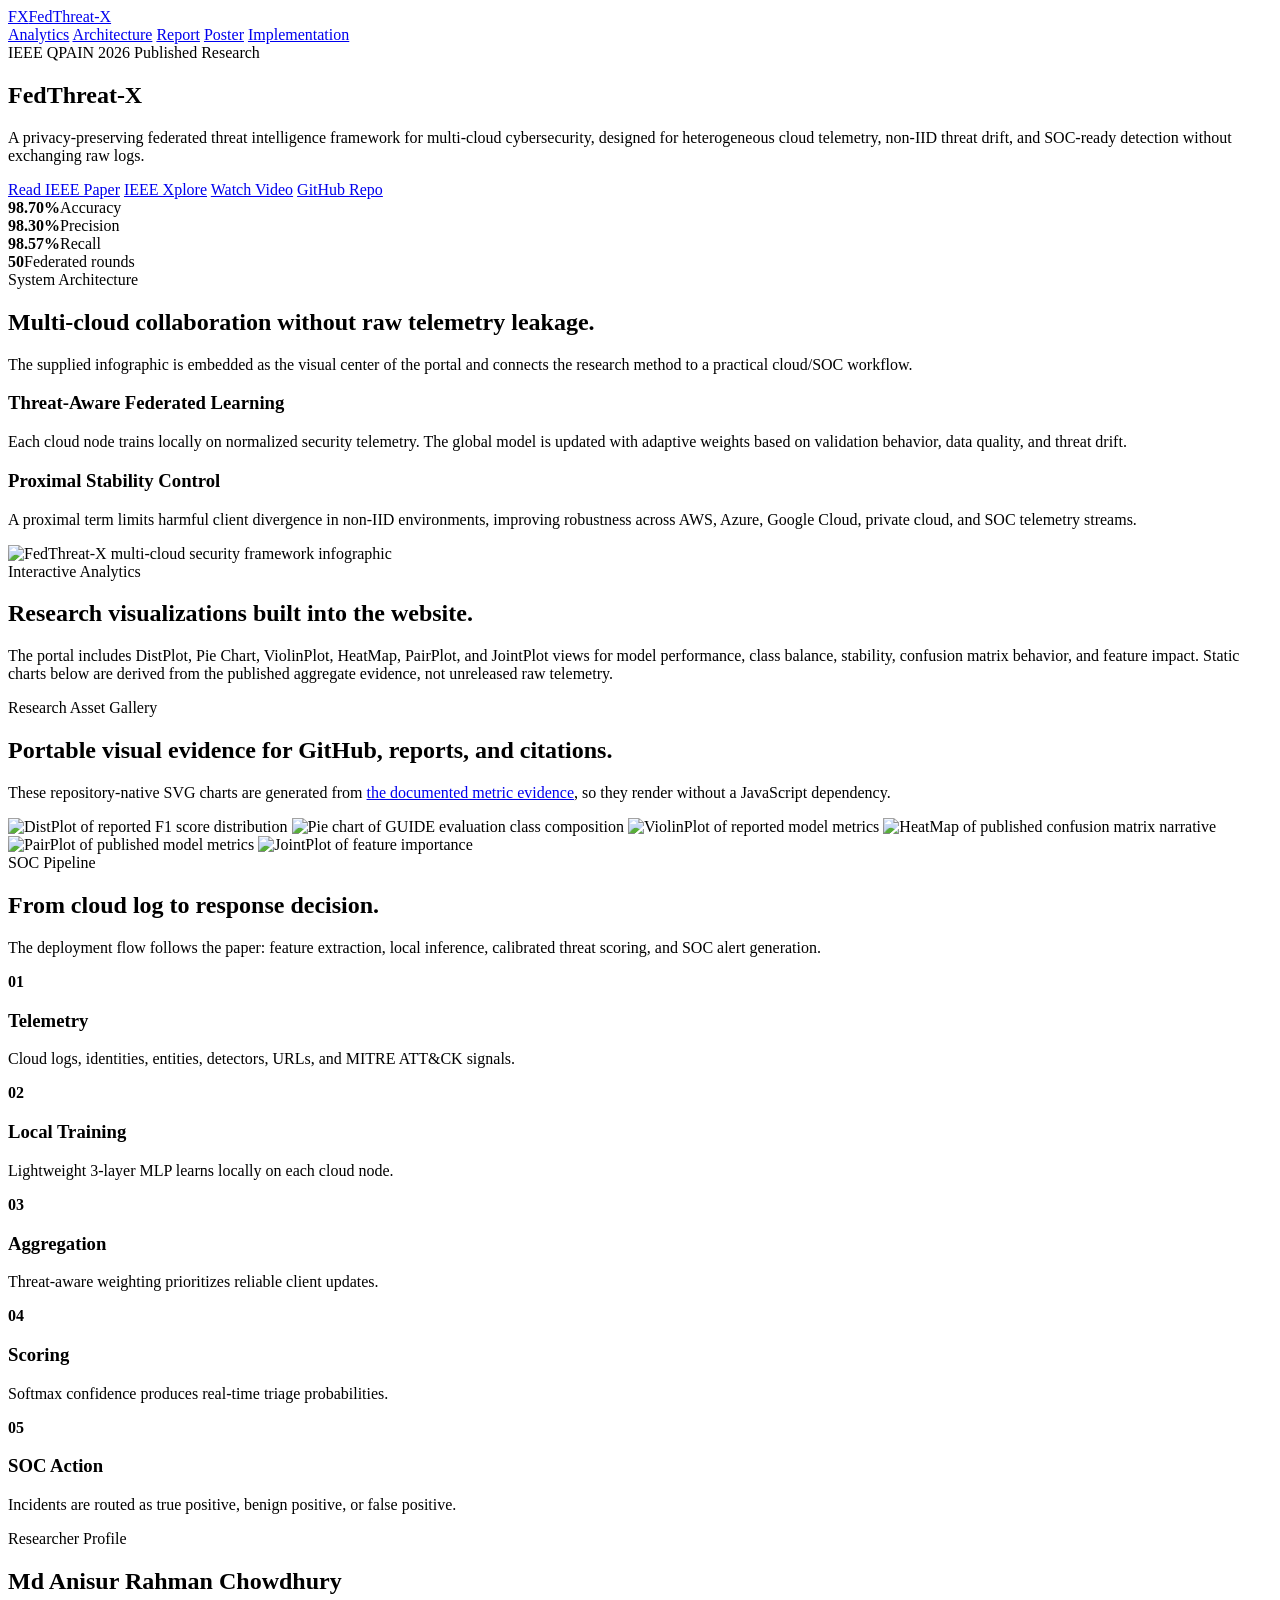
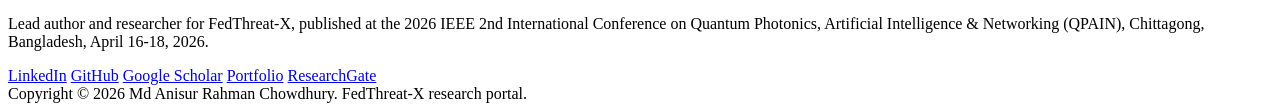
==== docs/index.html @ c3ed4185 "Publish FedThreat-X portal: docs/index.html" ====
<!doctype html>
<html lang="en">
  <head>
    <meta charset="utf-8">
    <meta name="viewport" content="width=device-width, initial-scale=1">
    <title>FedThreat-X | Federated Multi-Cloud Threat Intelligence</title>
    <meta name="description" content="FedThreat-X research portal for privacy-preserving federated threat intelligence across multi-cloud cybersecurity environments.">
    <link rel="stylesheet" href="styles.css">
    <script src="https://cdn.plot.ly/plotly-2.35.2.min.js" defer></script>
    <script src="script.js" defer></script>
  </head>
  <body>
    <header class="site-header">
      <a class="brand" href="index.html" aria-label="FedThreat-X home"><span class="brand-mark">FX</span><span>FedThreat-X</span></a>
      <nav class="nav" aria-label="Primary navigation">
        <a href="#analytics">Analytics</a>
        <a href="#architecture">Architecture</a>
        <a href="report.html">Report</a>
        <a href="poster.html">Poster</a>
        <a href="implementation.html">Implementation</a>
      </nav>
    </header>

    <main>
      <section class="hero">
        <div class="hero-inner">
          <div class="eyebrow">IEEE QPAIN 2026 Published Research</div>
          <h1>FedThreat-X</h1>
          <p class="lead">A privacy-preserving federated threat intelligence framework for multi-cloud cybersecurity, designed for heterogeneous cloud telemetry, non-IID threat drift, and SOC-ready detection without exchanging raw logs.</p>
          <div class="actions">
            <a class="button primary" href="assets/papers/FedThreat-X-IEEE-QPAIN-2026.pdf">Read IEEE Paper</a>
            <a class="button" href="https://ieeexplore.ieee.org/document/11546478">IEEE Xplore</a>
            <a class="button" href="https://youtu.be/8kYnDgFR79g">Watch Video</a>
            <a class="button" href="https://github.com/ANIS151993/FedThreat-X">GitHub Repo</a>
          </div>
          <div class="metrics" aria-label="Research metrics">
            <div class="metric"><strong>98.70%</strong><span>Accuracy</span></div>
            <div class="metric"><strong>98.30%</strong><span>Precision</span></div>
            <div class="metric"><strong>98.57%</strong><span>Recall</span></div>
            <div class="metric"><strong>50</strong><span>Federated rounds</span></div>
          </div>
        </div>
      </section>

      <section class="section alt" id="architecture">
        <div class="section-head">
          <div>
            <div class="eyebrow">System Architecture</div>
            <h2>Multi-cloud collaboration without raw telemetry leakage.</h2>
          </div>
          <p>The supplied infographic is embedded as the visual center of the portal and connects the research method to a practical cloud/SOC workflow.</p>
        </div>
        <div class="grid two">
          <div class="card">
            <h3>Threat-Aware Federated Learning</h3>
            <p>Each cloud node trains locally on normalized security telemetry. The global model is updated with adaptive weights based on validation behavior, data quality, and threat drift.</p>
          </div>
          <div class="card">
            <h3>Proximal Stability Control</h3>
            <p>A proximal term limits harmful client divergence in non-IID environments, improving robustness across AWS, Azure, Google Cloud, private cloud, and SOC telemetry streams.</p>
          </div>
        </div>
        <div class="grid" style="margin-top:16px">
            <img class="framework" src="assets/images/fedthreat-x-framework.webp" alt="FedThreat-X multi-cloud security framework infographic">
        </div>
      </section>

      <section class="section" id="analytics">
        <div class="section-head">
          <div>
            <div class="eyebrow">Interactive Analytics</div>
            <h2>Research visualizations built into the website.</h2>
          </div>
          <p>The portal includes DistPlot, Pie Chart, ViolinPlot, HeatMap, PairPlot, and JointPlot views for model performance, class balance, stability, confusion matrix behavior, and feature impact. Static charts below are derived from the published aggregate evidence, not unreleased raw telemetry.</p>
        </div>
        <div class="chart-grid">
          <div class="chart-card wide"><div id="performanceChart" class="chart"></div></div>
          <div class="chart-card"><div id="distChart" class="chart"></div></div>
          <div class="chart-card"><div id="pieChart" class="chart"></div></div>
          <div class="chart-card"><div id="violinChart" class="chart"></div></div>
          <div class="chart-card"><div id="heatmapChart" class="chart"></div></div>
          <div class="chart-card wide"><div id="pairChart" class="chart tall"></div></div>
          <div class="chart-card wide"><div id="jointChart" class="chart"></div></div>
        </div>
      </section>

      <section class="section alt" id="research-assets">
        <div class="section-head">
          <div>
            <div class="eyebrow">Research Asset Gallery</div>
            <h2>Portable visual evidence for GitHub, reports, and citations.</h2>
          </div>
          <p>These repository-native SVG charts are generated from <a href="assets/data/project-metrics.json">the documented metric evidence</a>, so they render without a JavaScript dependency.</p>
        </div>
        <div class="grid two">
          <img class="plot-preview" src="assets/images/plots/distplot-f1-distribution.svg" alt="DistPlot of reported F1 score distribution">
          <img class="plot-preview" src="assets/images/plots/pie-guide-class-composition.svg" alt="Pie chart of GUIDE evaluation class composition">
          <img class="plot-preview" src="assets/images/plots/violin-model-metric-distribution.svg" alt="ViolinPlot of reported model metrics">
          <img class="plot-preview" src="assets/images/plots/heatmap-confusion-matrix.svg" alt="HeatMap of published confusion matrix narrative">
          <img class="plot-preview" src="assets/images/plots/pairplot-model-metrics.svg" alt="PairPlot of published model metrics">
          <img class="plot-preview" src="assets/images/plots/jointplot-feature-importance.svg" alt="JointPlot of feature importance">
        </div>
      </section>

      <section class="section alt">
        <div class="section-head">
          <div>
            <div class="eyebrow">SOC Pipeline</div>
            <h2>From cloud log to response decision.</h2>
          </div>
          <p>The deployment flow follows the paper: feature extraction, local inference, calibrated threat scoring, and SOC alert generation.</p>
        </div>
        <div class="pipeline">
          <div class="step"><b>01</b><h3>Telemetry</h3><p>Cloud logs, identities, entities, detectors, URLs, and MITRE ATT&CK signals.</p></div>
          <div class="step"><b>02</b><h3>Local Training</h3><p>Lightweight 3-layer MLP learns locally on each cloud node.</p></div>
          <div class="step"><b>03</b><h3>Aggregation</h3><p>Threat-aware weighting prioritizes reliable client updates.</p></div>
          <div class="step"><b>04</b><h3>Scoring</h3><p>Softmax confidence produces real-time triage probabilities.</p></div>
          <div class="step"><b>05</b><h3>SOC Action</h3><p>Incidents are routed as true positive, benign positive, or false positive.</p></div>
        </div>
      </section>

      <section class="section" id="profile">
        <div class="profile">
          <div class="profile-photo" role="img" aria-label="FedThreat-X research profile visual"></div>
          <div>
            <div class="eyebrow">Researcher Profile</div>
            <h2>Md Anisur Rahman Chowdhury</h2>
            <p>Lead author and researcher for FedThreat-X, published at the 2026 IEEE 2nd International Conference on Quantum Photonics, Artificial Intelligence & Networking (QPAIN), Chittagong, Bangladesh, April 16-18, 2026.</p>
            <div class="profile-links">
              <a class="button" href="https://linkedin.com/in/md-anisur-rahman-chowdhury-15862420a">LinkedIn</a>
              <a class="button" href="https://github.com/ANIS151993">GitHub</a>
              <a class="button" href="https://scholar.google.com/citations?user=NQyywPoAAAAJ">Google Scholar</a>
              <a class="button" href="https://marcbd.com">Portfolio</a>
              <a class="button" href="https://researchgate.net/profile/Md-Anisur-Rahman-Chowdhury">ResearchGate</a>
            </div>
          </div>
        </div>
      </section>
    </main>

    <footer class="footer">
      Copyright © 2026 Md Anisur Rahman Chowdhury. FedThreat-X research portal.
    </footer>
  </body>
</html>
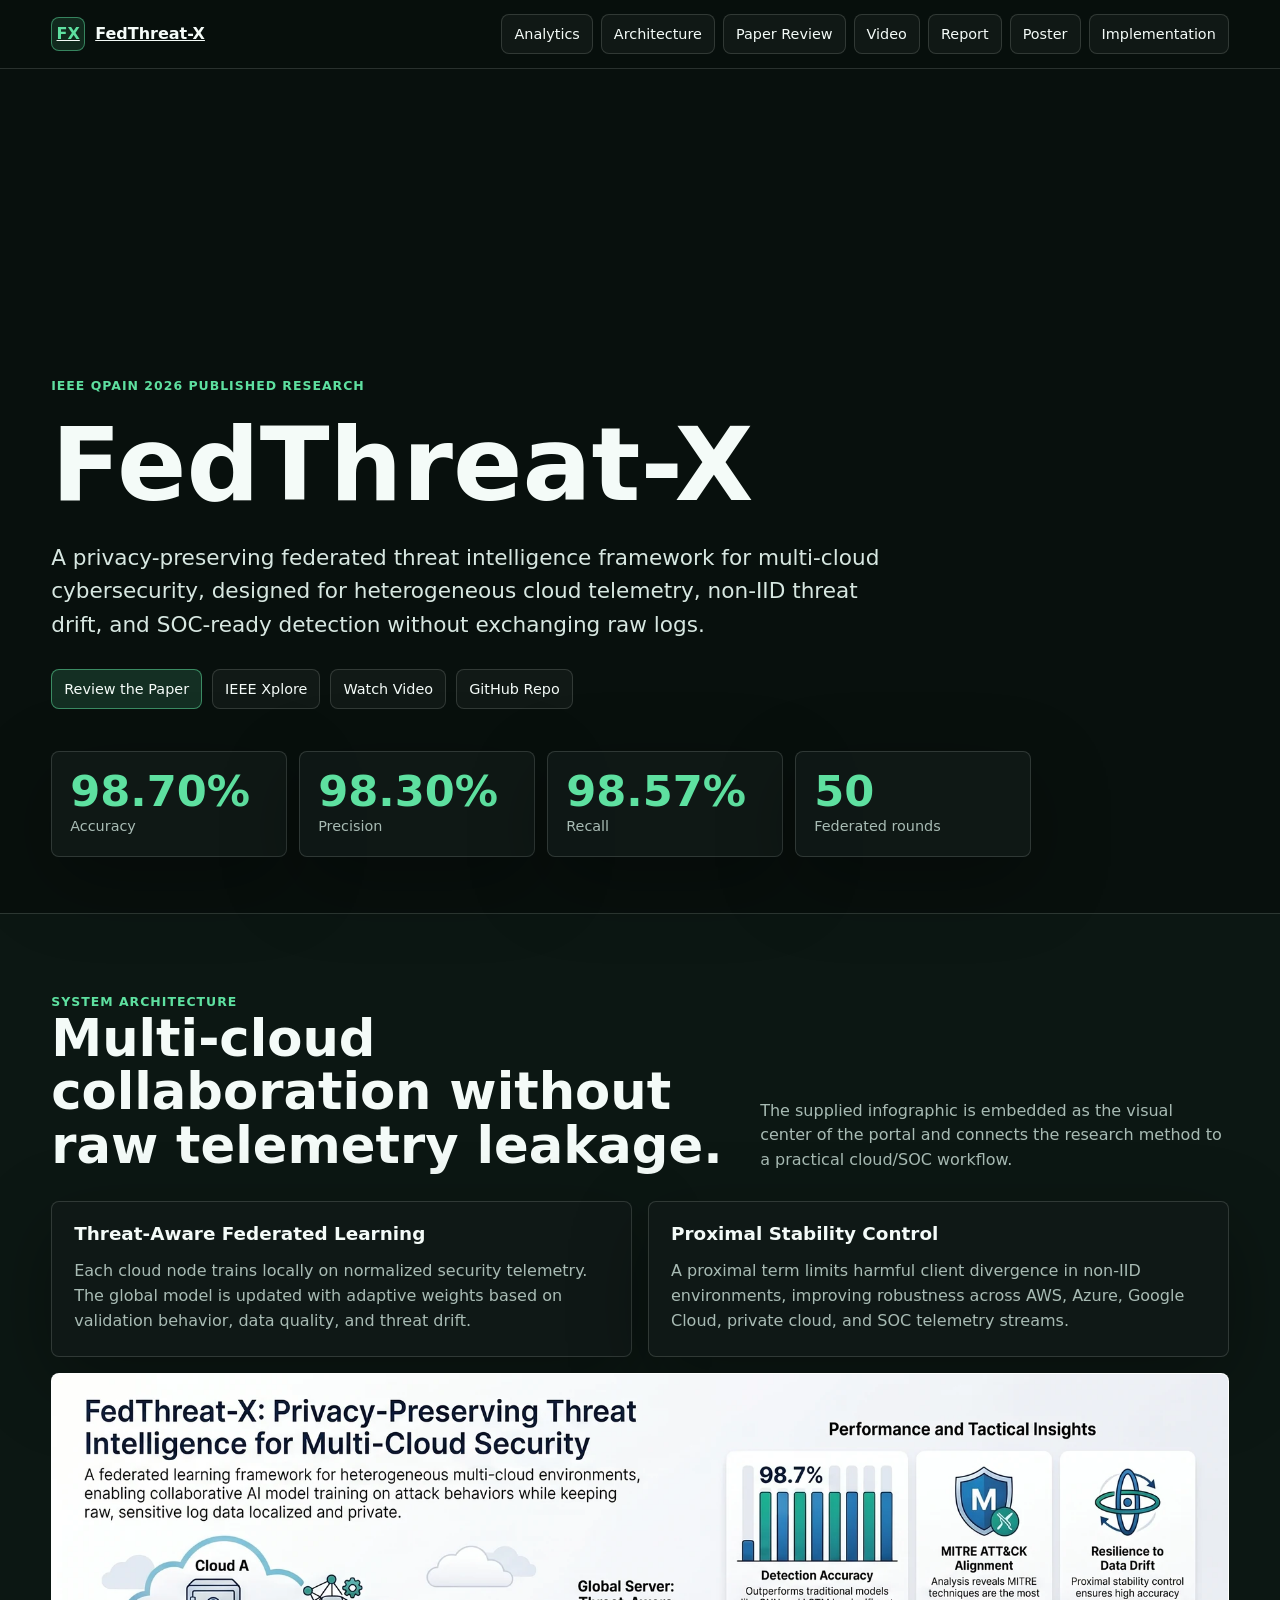
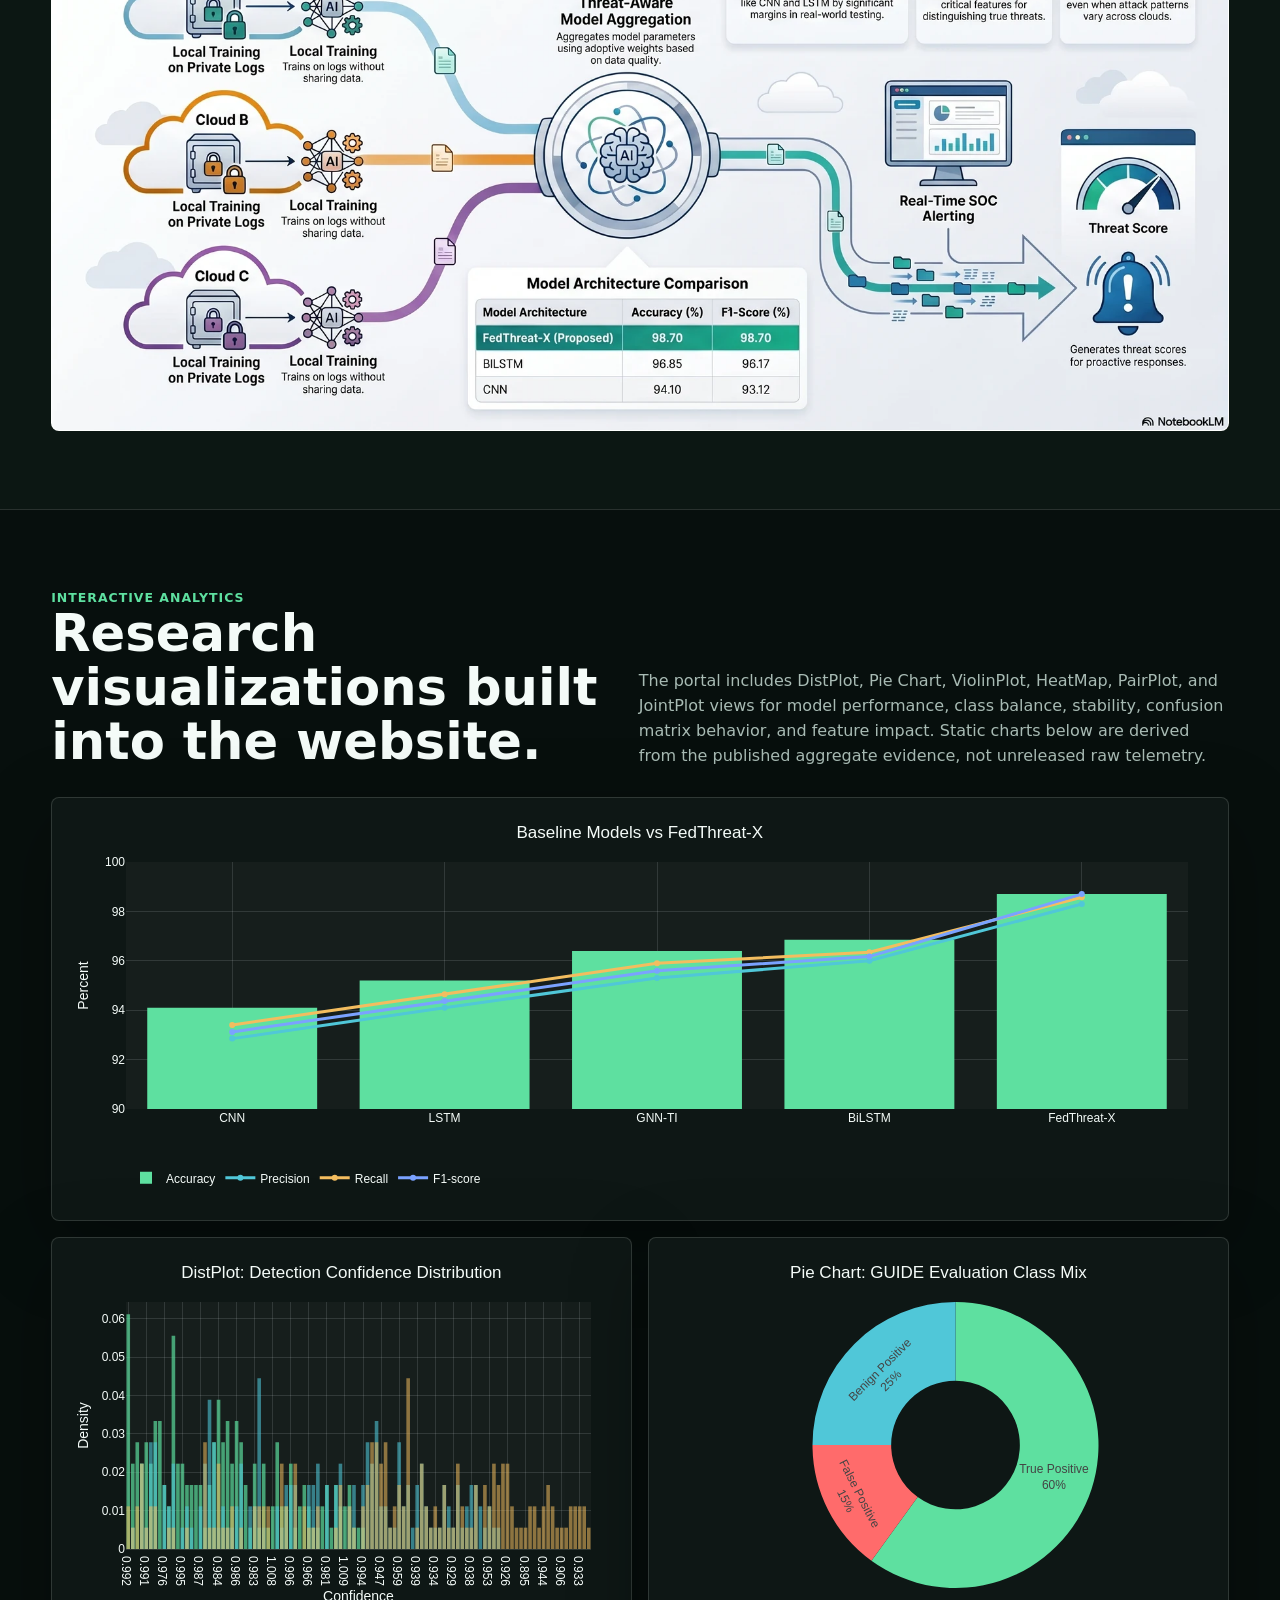
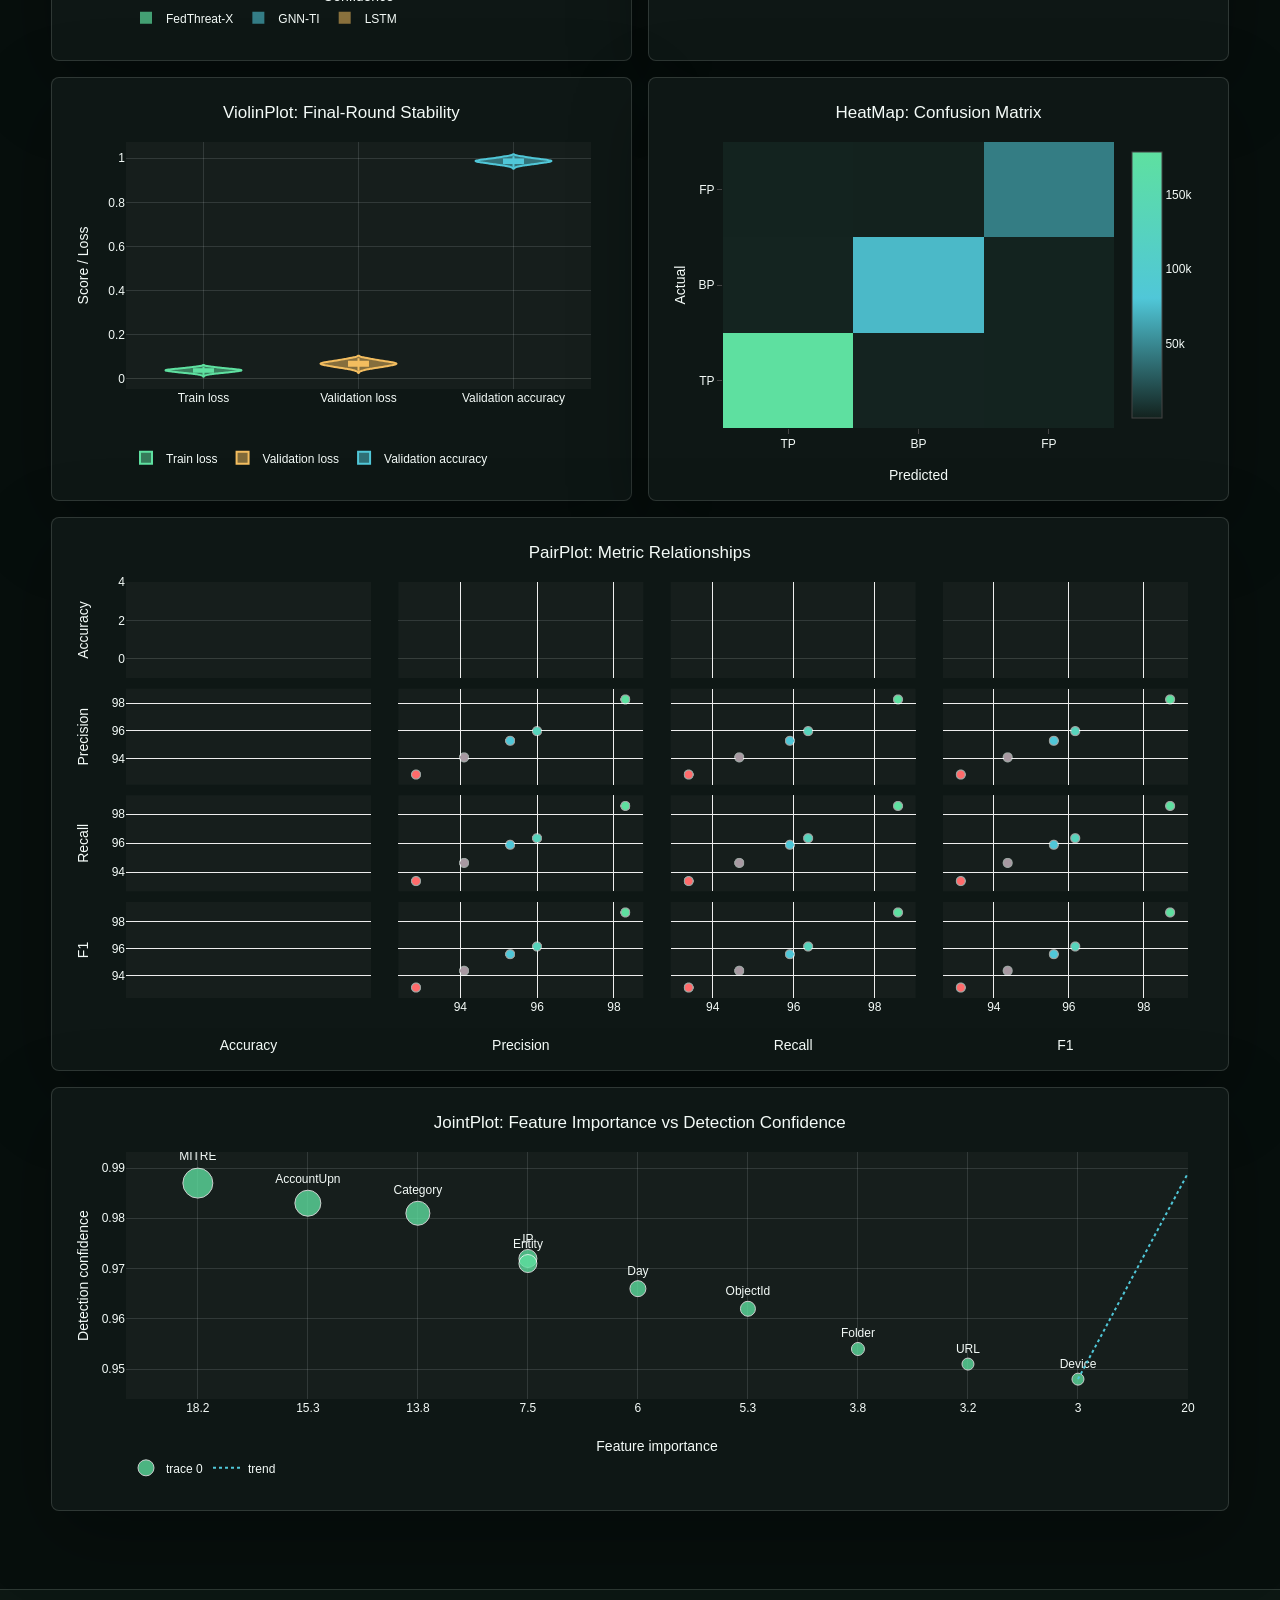
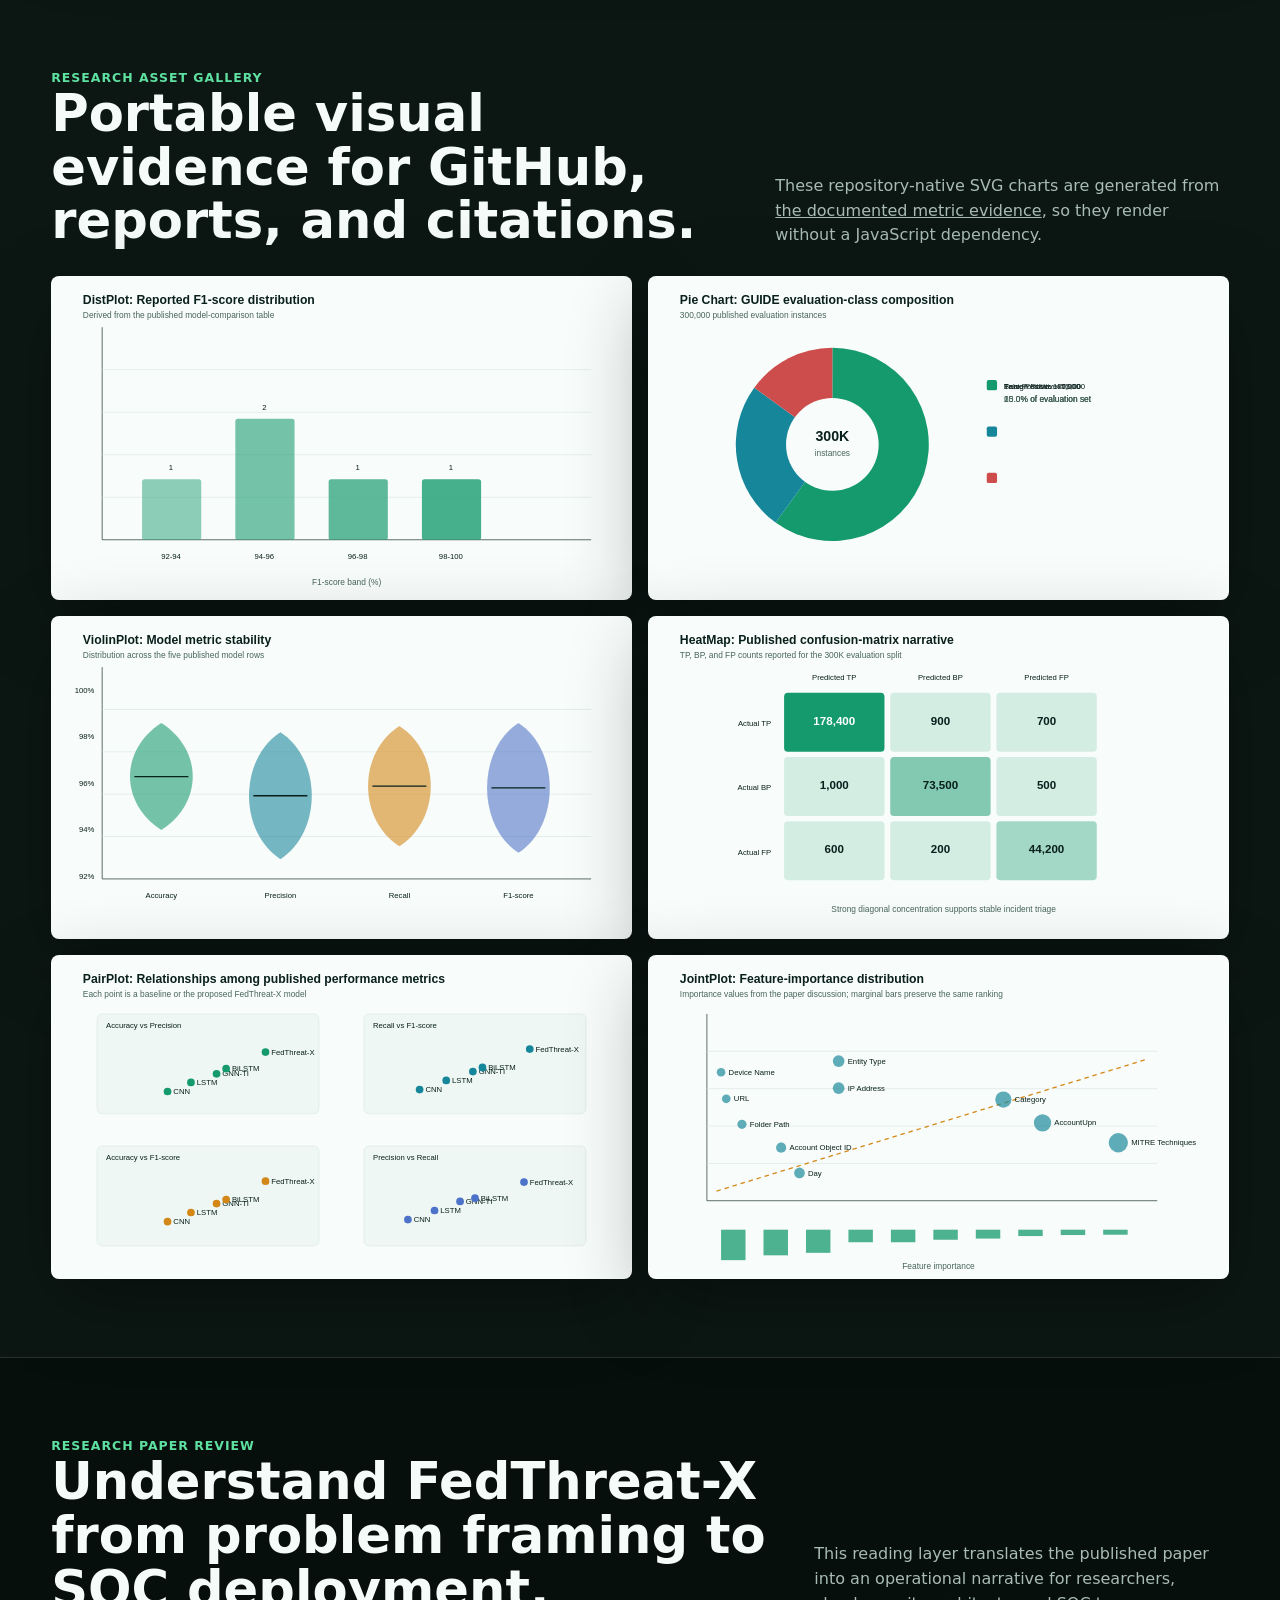
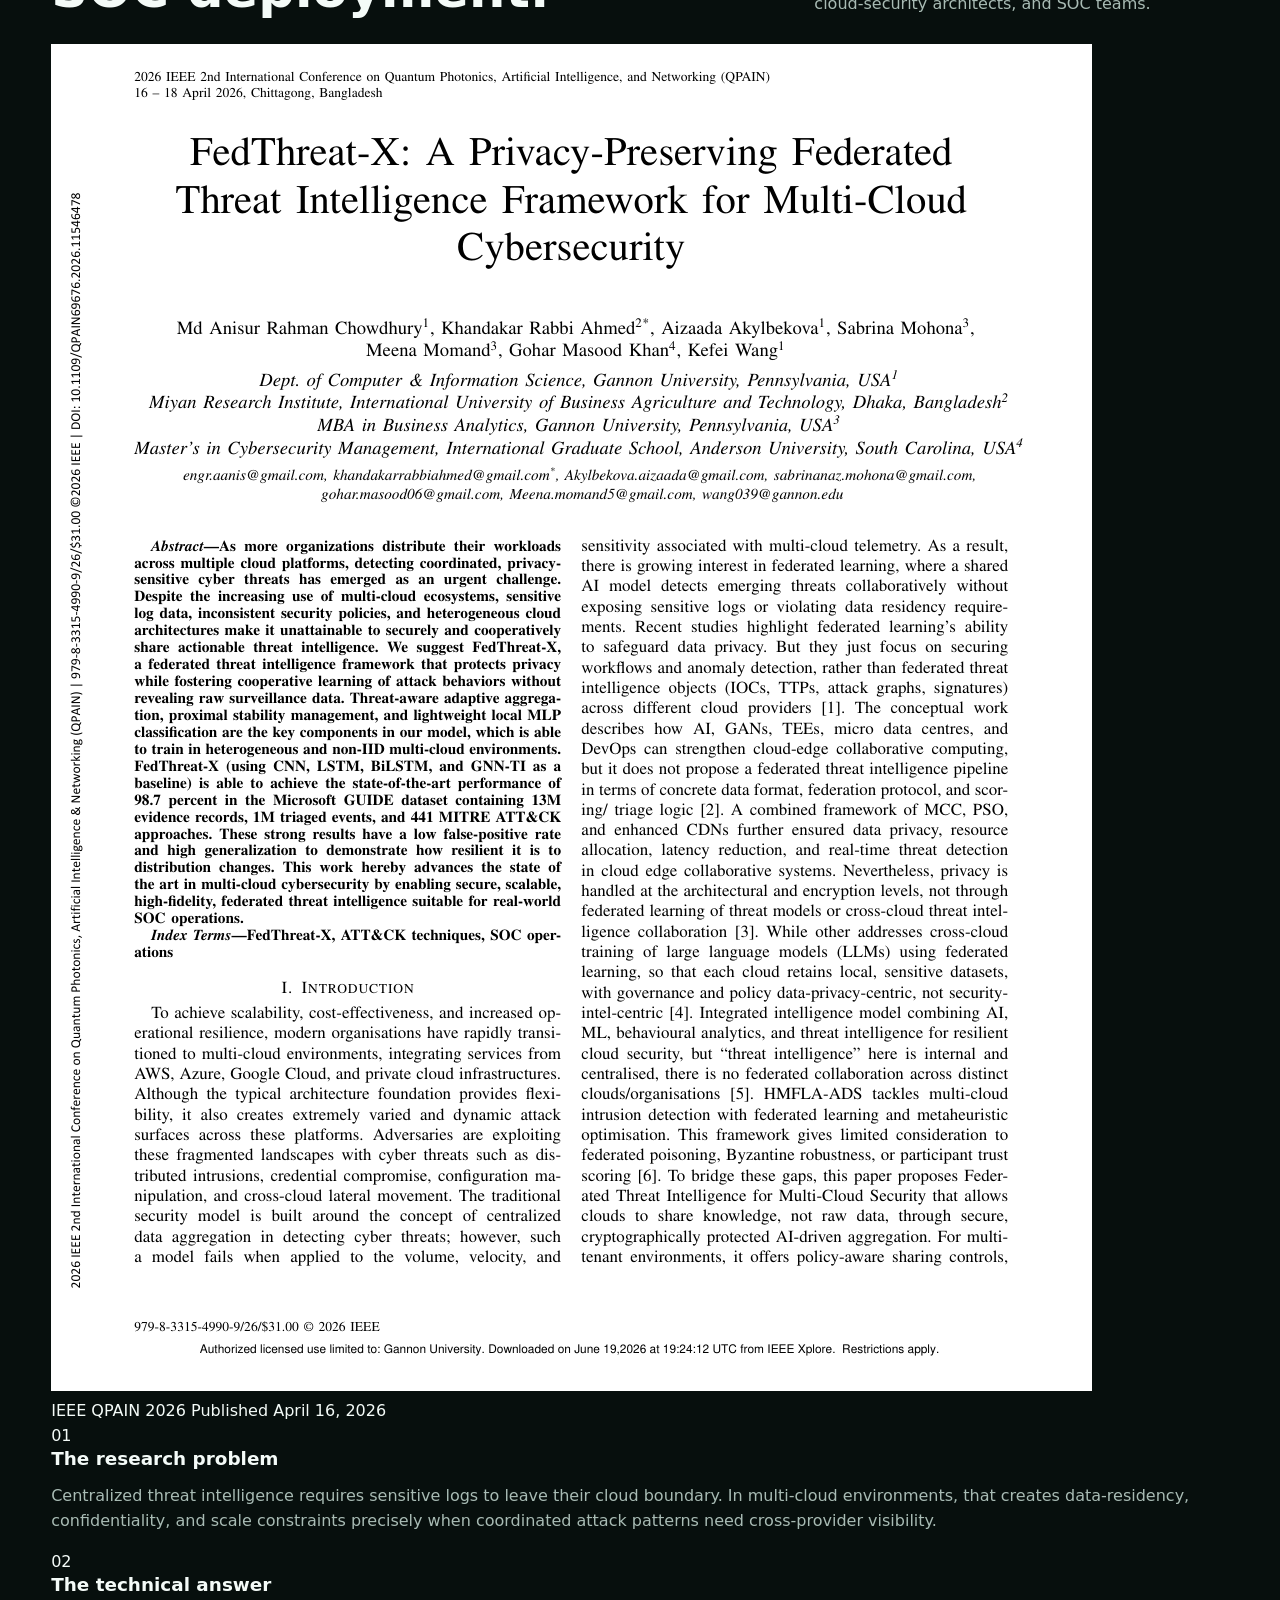
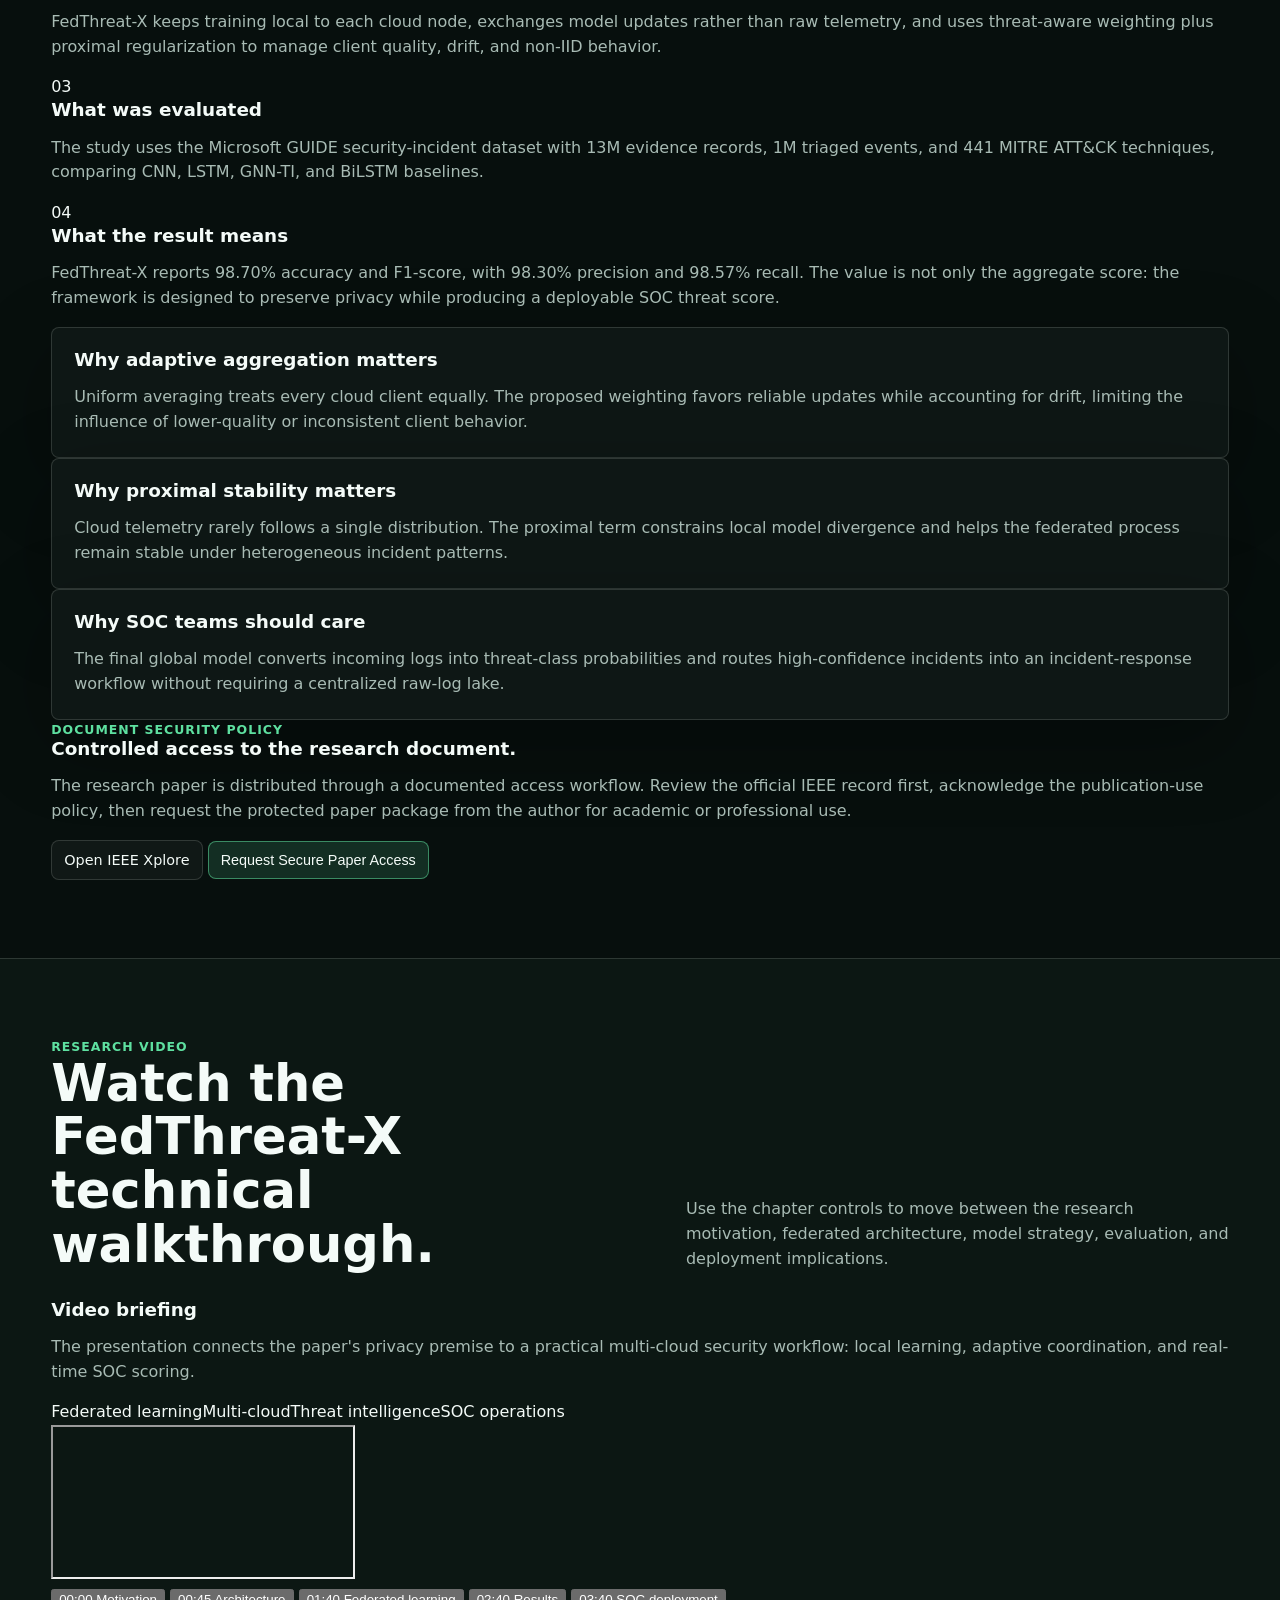
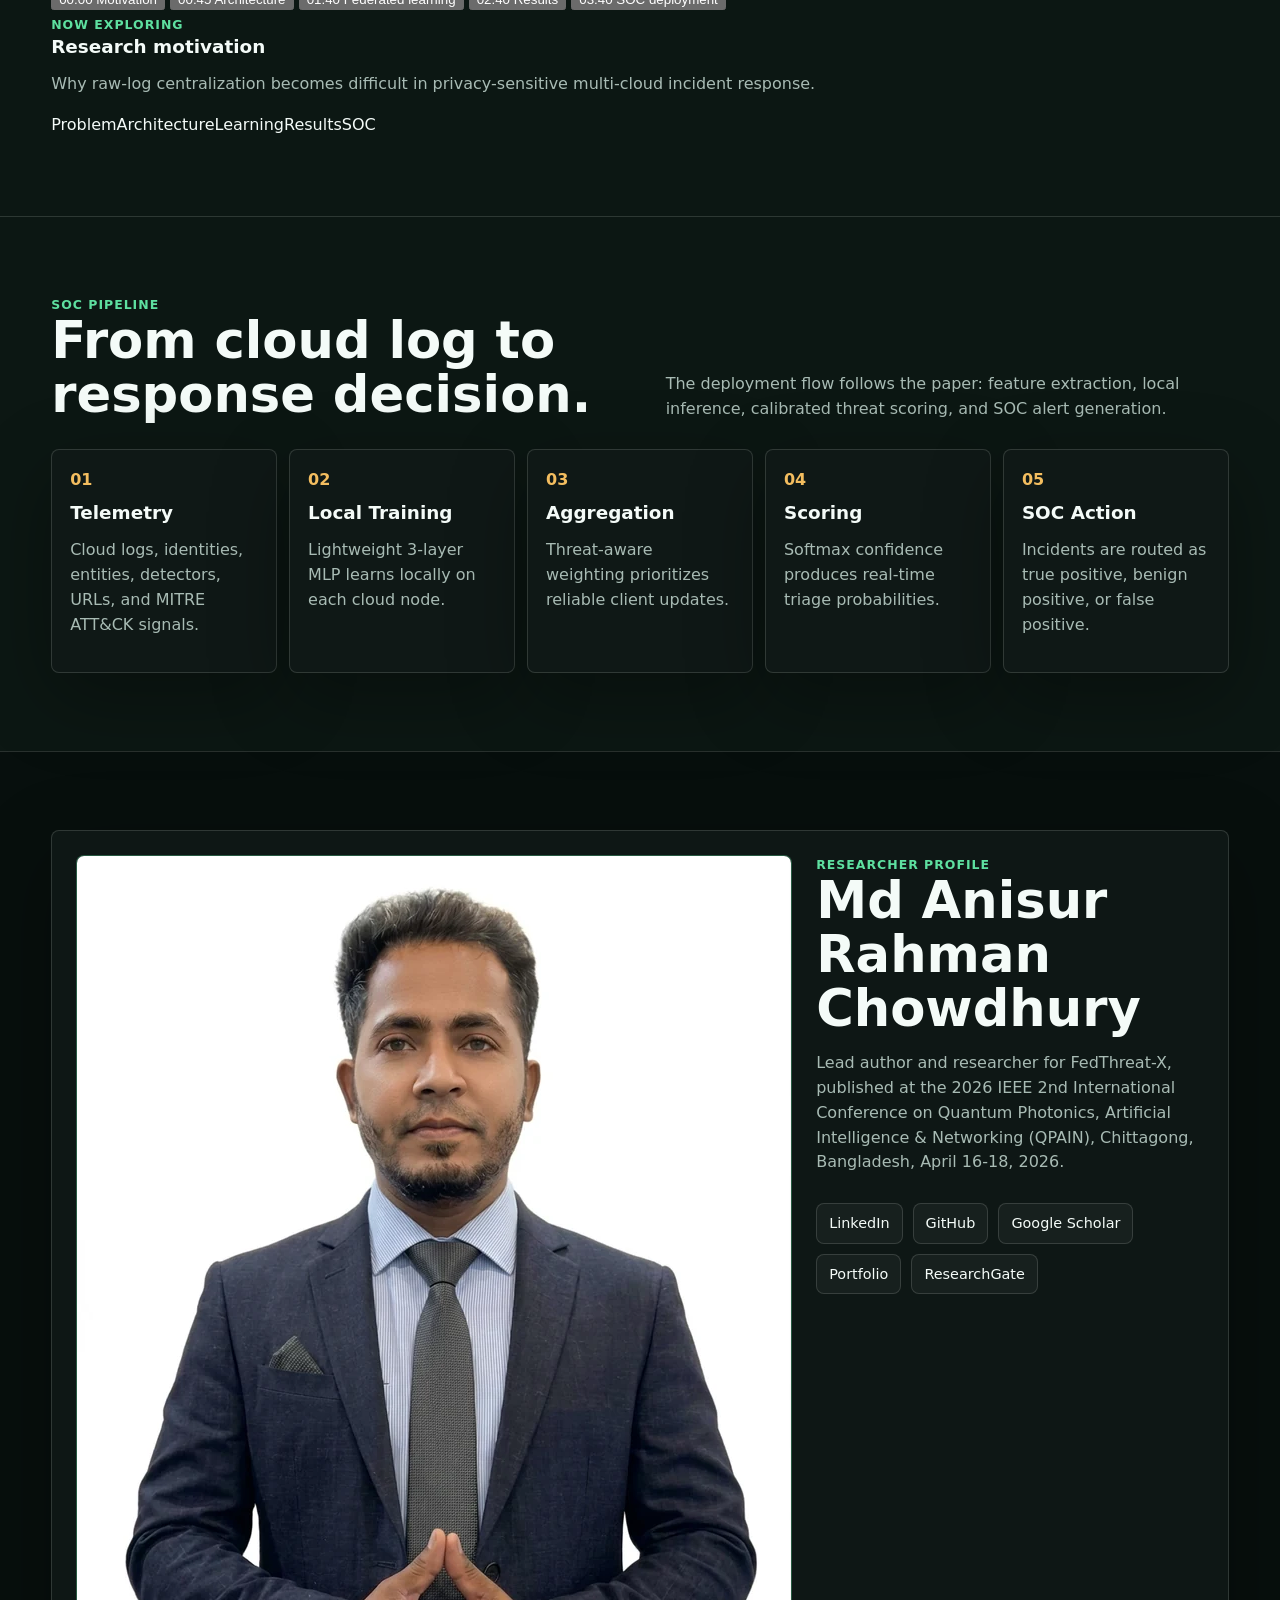
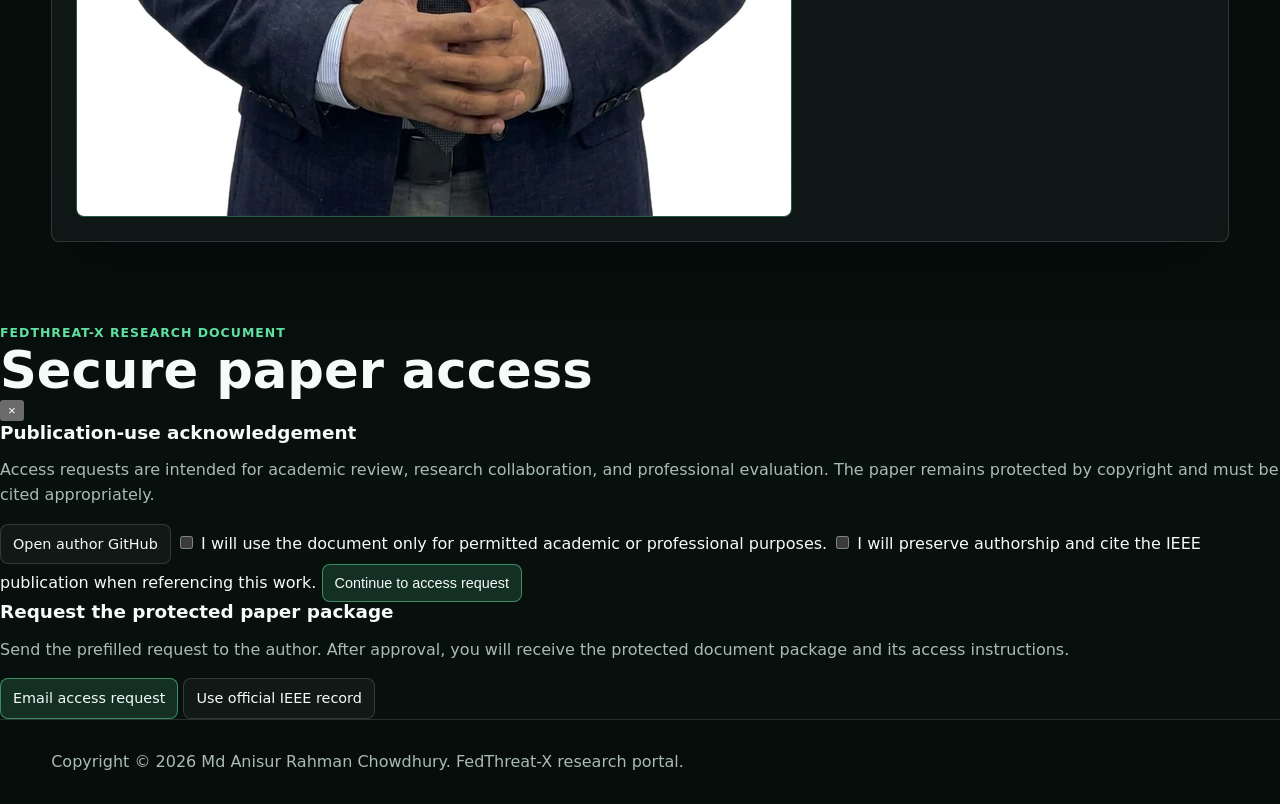
==== commit 48763d73: "Add FedThreat-X paper review and video portal" ====
--- a/docs/index.html
+++ b/docs/index.html
@@ -15,6 +15,8 @@
       <nav class="nav" aria-label="Primary navigation">
         <a href="#analytics">Analytics</a>
         <a href="#architecture">Architecture</a>
+        <a href="#paper-review">Paper Review</a>
+        <a href="#video">Video</a>
         <a href="report.html">Report</a>
         <a href="poster.html">Poster</a>
         <a href="implementation.html">Implementation</a>
@@ -28,9 +30,9 @@
           <h1>FedThreat-X</h1>
           <p class="lead">A privacy-preserving federated threat intelligence framework for multi-cloud cybersecurity, designed for heterogeneous cloud telemetry, non-IID threat drift, and SOC-ready detection without exchanging raw logs.</p>
           <div class="actions">
-            <a class="button primary" href="assets/papers/FedThreat-X-IEEE-QPAIN-2026.pdf">Read IEEE Paper</a>
+            <a class="button primary" href="#paper-review">Review the Paper</a>
             <a class="button" href="https://ieeexplore.ieee.org/document/11546478">IEEE Xplore</a>
-            <a class="button" href="https://youtu.be/8kYnDgFR79g">Watch Video</a>
+            <a class="button" href="#video">Watch Video</a>
             <a class="button" href="https://github.com/ANIS151993/FedThreat-X">GitHub Repo</a>
           </div>
           <div class="metrics" aria-label="Research metrics">
@@ -102,6 +104,87 @@
         </div>
       </section>
 
+      <section class="section" id="paper-review">
+        <div class="section-head">
+          <div>
+            <div class="eyebrow">Research Paper Review</div>
+            <h2>Understand FedThreat-X from problem framing to SOC deployment.</h2>
+          </div>
+          <p>This reading layer translates the published paper into an operational narrative for researchers, cloud-security architects, and SOC teams.</p>
+        </div>
+        <div class="paper-review-grid">
+          <article class="paper-cover">
+            <img src="assets/images/figures/paper-first-page.png" alt="First page of the FedThreat-X IEEE paper">
+            <div class="paper-cover-meta">
+              <span>IEEE QPAIN 2026</span>
+              <span>Published April 16, 2026</span>
+            </div>
+          </article>
+          <div class="paper-reading">
+            <article class="reading-block">
+              <span class="reading-index">01</span>
+              <div><h3>The research problem</h3><p>Centralized threat intelligence requires sensitive logs to leave their cloud boundary. In multi-cloud environments, that creates data-residency, confidentiality, and scale constraints precisely when coordinated attack patterns need cross-provider visibility.</p></div>
+            </article>
+            <article class="reading-block">
+              <span class="reading-index">02</span>
+              <div><h3>The technical answer</h3><p>FedThreat-X keeps training local to each cloud node, exchanges model updates rather than raw telemetry, and uses threat-aware weighting plus proximal regularization to manage client quality, drift, and non-IID behavior.</p></div>
+            </article>
+            <article class="reading-block">
+              <span class="reading-index">03</span>
+              <div><h3>What was evaluated</h3><p>The study uses the Microsoft GUIDE security-incident dataset with 13M evidence records, 1M triaged events, and 441 MITRE ATT&amp;CK techniques, comparing CNN, LSTM, GNN-TI, and BiLSTM baselines.</p></div>
+            </article>
+            <article class="reading-block">
+              <span class="reading-index">04</span>
+              <div><h3>What the result means</h3><p>FedThreat-X reports 98.70% accuracy and F1-score, with 98.30% precision and 98.57% recall. The value is not only the aggregate score: the framework is designed to preserve privacy while producing a deployable SOC threat score.</p></div>
+            </article>
+          </div>
+        </div>
+        <div class="review-insights">
+          <article class="card"><h3>Why adaptive aggregation matters</h3><p>Uniform averaging treats every cloud client equally. The proposed weighting favors reliable updates while accounting for drift, limiting the influence of lower-quality or inconsistent client behavior.</p></article>
+          <article class="card"><h3>Why proximal stability matters</h3><p>Cloud telemetry rarely follows a single distribution. The proximal term constrains local model divergence and helps the federated process remain stable under heterogeneous incident patterns.</p></article>
+          <article class="card"><h3>Why SOC teams should care</h3><p>The final global model converts incoming logs into threat-class probabilities and routes high-confidence incidents into an incident-response workflow without requiring a centralized raw-log lake.</p></article>
+        </div>
+        <div class="paper-policy">
+          <div>
+            <div class="eyebrow">Document Security Policy</div>
+            <h3>Controlled access to the research document.</h3>
+            <p>The research paper is distributed through a documented access workflow. Review the official IEEE record first, acknowledge the publication-use policy, then request the protected paper package from the author for academic or professional use.</p>
+          </div>
+          <div class="policy-actions">
+            <a class="button" href="https://ieeexplore.ieee.org/document/11546478" target="_blank" rel="noreferrer">Open IEEE Xplore</a>
+            <button class="button primary" type="button" data-open-gate>Request Secure Paper Access</button>
+          </div>
+        </div>
+      </section>
+
+      <section class="section alt" id="video">
+        <div class="section-head">
+          <div>
+            <div class="eyebrow">Research Video</div>
+            <h2>Watch the FedThreat-X technical walkthrough.</h2>
+          </div>
+          <p>Use the chapter controls to move between the research motivation, federated architecture, model strategy, evaluation, and deployment implications.</p>
+        </div>
+        <div class="video-grid">
+          <article class="video-brief">
+            <h3>Video briefing</h3>
+            <p>The presentation connects the paper's privacy premise to a practical multi-cloud security workflow: local learning, adaptive coordination, and real-time SOC scoring.</p>
+            <div class="video-tags"><span>Federated learning</span><span>Multi-cloud</span><span>Threat intelligence</span><span>SOC operations</span></div>
+            <div class="video-frame"><iframe id="research-video-player" src="https://www.youtube.com/embed/8kYnDgFR79g?rel=0" title="FedThreat-X research overview" allow="accelerometer; autoplay; clipboard-write; encrypted-media; gyroscope; picture-in-picture" allowfullscreen></iframe></div>
+          </article>
+          <article class="video-chapters">
+            <div class="chapter-list">
+              <button class="chapter-button is-active" type="button" data-video-start="0" data-video-title="Research motivation" data-video-note="Why raw-log centralization becomes difficult in privacy-sensitive multi-cloud incident response.">00:00 Motivation</button>
+              <button class="chapter-button" type="button" data-video-start="45" data-video-title="FedThreat-X architecture" data-video-note="How local cloud learners, adaptive aggregation, and global coordination work together.">00:45 Architecture</button>
+              <button class="chapter-button" type="button" data-video-start="100" data-video-title="Federated learning strategy" data-video-note="Threat-aware client weighting and proximal stability control for non-IID telemetry.">01:40 Federated learning</button>
+              <button class="chapter-button" type="button" data-video-start="160" data-video-title="Evaluation and findings" data-video-note="How the proposed framework compares with CNN, LSTM, GNN-TI, and BiLSTM baselines.">02:40 Results</button>
+              <button class="chapter-button" type="button" data-video-start="220" data-video-title="SOC deployment" data-video-note="From incoming cloud log to threat score, triage decision, and incident response handoff.">03:40 SOC deployment</button>
+            </div>
+            <div class="chapter-detail"><span class="eyebrow">Now Exploring</span><h3 id="video-chapter-title">Research motivation</h3><p id="video-chapter-note">Why raw-log centralization becomes difficult in privacy-sensitive multi-cloud incident response.</p><div class="chapter-rail"><span class="is-active">Problem</span><span>Architecture</span><span>Learning</span><span>Results</span><span>SOC</span></div></div>
+          </article>
+        </div>
+      </section>
+
       <section class="section alt">
         <div class="section-head">
           <div>
@@ -121,7 +204,7 @@
 
       <section class="section" id="profile">
         <div class="profile">
-          <div class="profile-photo" role="img" aria-label="FedThreat-X research profile visual"></div>
+          <img class="profile-photo" src="assets/images/md-anisur-rahman-chowdhury.webp" alt="Md Anisur Rahman Chowdhury">
           <div>
             <div class="eyebrow">Researcher Profile</div>
             <h2>Md Anisur Rahman Chowdhury</h2>
@@ -138,6 +221,26 @@
       </section>
     </main>
 
+    <div class="gate-overlay is-hidden" id="download-gate" role="dialog" aria-modal="true" aria-labelledby="gate-title">
+      <div class="gate-modal">
+        <div class="gate-heading"><div><span class="eyebrow">FedThreat-X Research Document</span><h2 id="gate-title">Secure paper access</h2></div><button class="icon-button" type="button" data-close-gate aria-label="Close secure paper access">&#215;</button></div>
+        <section class="gate-step" data-gate-step="1">
+          <h3>Publication-use acknowledgement</h3>
+          <p>Access requests are intended for academic review, research collaboration, and professional evaluation. The paper remains protected by copyright and must be cited appropriately.</p>
+          <a class="button" href="https://github.com/ANIS151993" target="_blank" rel="noreferrer">Open author GitHub</a>
+          <label class="gate-check"><input id="gate-use" type="checkbox"> I will use the document only for permitted academic or professional purposes.</label>
+          <label class="gate-check"><input id="gate-cite" type="checkbox"> I will preserve authorship and cite the IEEE publication when referencing this work.</label>
+          <button class="button primary" type="button" id="gate-next" disabled>Continue to access request</button>
+        </section>
+        <section class="gate-step is-hidden" data-gate-step="2">
+          <h3>Request the protected paper package</h3>
+          <p>Send the prefilled request to the author. After approval, you will receive the protected document package and its access instructions.</p>
+          <a class="button primary" href="mailto:engr.aanis@gmail.com?subject=FedThreat-X%20research%20paper%20access%20request&body=Hello%20Md%20Anisur%20Rahman%20Chowdhury%2C%0A%0AI%20reviewed%20the%20FedThreat-X%20publication-use%20policy%20and%20would%20like%20to%20request%20the%20protected%20research%20paper%20package.%0A%0AName%3A%0AAffiliation%3A%0AIntended%20use%3A%0A%0AThank%20you.">Email access request</a>
+          <a class="button" href="https://ieeexplore.ieee.org/document/11546478" target="_blank" rel="noreferrer">Use official IEEE record</a>
+        </section>
+      </div>
+    </div>
+
     <footer class="footer">
       Copyright © 2026 Md Anisur Rahman Chowdhury. FedThreat-X research portal.
     </footer>
--- a/docs/styles.css
+++ b/docs/styles.css
@@ -0,0 +1,416 @@
+:root {
+  color-scheme: dark;
+  --bg: #08100d;
+  --panel: #101a17;
+  --panel-2: #14231f;
+  --ink: #f4fbf8;
+  --muted: #a8bbb4;
+  --line: rgba(244, 251, 248, 0.14);
+  --green: #5ee0a0;
+  --cyan: #50c7d8;
+  --amber: #f3bd5f;
+  --red: #ff6b6b;
+  --blue: #7aa2ff;
+  --shadow: 0 24px 80px rgba(0, 0, 0, 0.32);
+  font-family: Inter, ui-sans-serif, system-ui, -apple-system, BlinkMacSystemFont, "Segoe UI", sans-serif;
+}
+
+* {
+  box-sizing: border-box;
+}
+
+html {
+  scroll-behavior: smooth;
+}
+
+body {
+  margin: 0;
+  background:
+    linear-gradient(180deg, rgba(8, 16, 13, 0.82), rgba(8, 16, 13, 0.96)),
+    url("assets/images/fedthreat-x-framework.png") center top / min(1500px, 150vw) auto no-repeat,
+    var(--bg);
+  color: var(--ink);
+  line-height: 1.55;
+}
+
+a {
+  color: inherit;
+}
+
+.site-header {
+  position: sticky;
+  top: 0;
+  z-index: 20;
+  display: flex;
+  align-items: center;
+  justify-content: space-between;
+  gap: 20px;
+  padding: 14px clamp(18px, 4vw, 56px);
+  border-bottom: 1px solid var(--line);
+  background: rgba(8, 16, 13, 0.82);
+  backdrop-filter: blur(18px);
+}
+
+.brand {
+  display: flex;
+  align-items: center;
+  gap: 10px;
+  font-weight: 800;
+  letter-spacing: 0;
+}
+
+.brand-mark {
+  display: grid;
+  width: 34px;
+  height: 34px;
+  place-items: center;
+  border: 1px solid rgba(94, 224, 160, 0.5);
+  border-radius: 8px;
+  background: rgba(94, 224, 160, 0.12);
+  color: var(--green);
+}
+
+.nav {
+  display: flex;
+  flex-wrap: wrap;
+  justify-content: flex-end;
+  gap: 8px;
+}
+
+.nav a,
+.button {
+  display: inline-flex;
+  min-height: 38px;
+  align-items: center;
+  justify-content: center;
+  gap: 8px;
+  border: 1px solid var(--line);
+  border-radius: 8px;
+  padding: 8px 12px;
+  color: var(--ink);
+  text-decoration: none;
+  font-size: 0.9rem;
+  background: rgba(255, 255, 255, 0.04);
+}
+
+.button.primary {
+  border-color: rgba(94, 224, 160, 0.52);
+  background: rgba(94, 224, 160, 0.15);
+}
+
+.button:hover,
+.nav a:hover {
+  border-color: rgba(80, 199, 216, 0.65);
+  transform: translateY(-1px);
+}
+
+.hero {
+  min-height: calc(100vh - 56px);
+  display: grid;
+  align-items: end;
+  padding: clamp(80px, 16vh, 160px) clamp(18px, 4vw, 56px) 56px;
+}
+
+.hero-inner {
+  max-width: 1120px;
+}
+
+.eyebrow {
+  color: var(--green);
+  font-weight: 800;
+  text-transform: uppercase;
+  letter-spacing: 0.08em;
+  font-size: 0.78rem;
+}
+
+h1,
+h2,
+h3 {
+  margin: 0;
+  line-height: 1.05;
+  letter-spacing: 0;
+}
+
+h1 {
+  max-width: 980px;
+  margin-top: 16px;
+  font-size: clamp(3rem, 8vw, 6.8rem);
+}
+
+h2 {
+  font-size: clamp(2rem, 4vw, 3.5rem);
+}
+
+h3 {
+  font-size: 1.15rem;
+}
+
+p {
+  color: var(--muted);
+}
+
+.lead {
+  max-width: 850px;
+  margin: 22px 0 0;
+  font-size: clamp(1.08rem, 2vw, 1.35rem);
+  color: #d7e7e1;
+}
+
+.actions,
+.profile-links {
+  display: flex;
+  flex-wrap: wrap;
+  gap: 10px;
+  margin-top: 28px;
+}
+
+.metrics {
+  display: grid;
+  grid-template-columns: repeat(4, minmax(0, 1fr));
+  gap: 12px;
+  margin-top: 42px;
+  max-width: 980px;
+}
+
+.metric,
+.card,
+.chart-card,
+.step,
+.profile {
+  border: 1px solid var(--line);
+  border-radius: 8px;
+  background: rgba(16, 26, 23, 0.88);
+  box-shadow: var(--shadow);
+}
+
+.metric {
+  padding: 18px;
+}
+
+.metric strong {
+  display: block;
+  color: var(--green);
+  font-size: clamp(1.7rem, 4vw, 2.7rem);
+  line-height: 1;
+}
+
+.metric span {
+  color: var(--muted);
+  font-size: 0.9rem;
+}
+
+.section {
+  padding: 78px clamp(18px, 4vw, 56px);
+  border-top: 1px solid var(--line);
+  background: rgba(8, 16, 13, 0.86);
+}
+
+.section.alt {
+  background: #0c1713;
+}
+
+.section-head {
+  display: flex;
+  align-items: end;
+  justify-content: space-between;
+  gap: 28px;
+  margin: 0 auto 28px;
+  max-width: 1180px;
+}
+
+.section-head p {
+  max-width: 590px;
+  margin: 0;
+}
+
+.grid {
+  display: grid;
+  max-width: 1180px;
+  margin: 0 auto;
+  gap: 16px;
+}
+
+.grid.two {
+  grid-template-columns: 1fr 1fr;
+}
+
+.grid.three {
+  grid-template-columns: repeat(3, minmax(0, 1fr));
+}
+
+.card {
+  padding: 22px;
+}
+
+.card p {
+  margin-bottom: 0;
+}
+
+.framework {
+  width: 100%;
+  display: block;
+  border: 1px solid var(--line);
+  border-radius: 8px;
+  background: #fff;
+}
+
+.plot-preview {
+  display: block;
+  width: 100%;
+  min-width: 0;
+  border: 1px solid var(--line);
+  border-radius: 8px;
+  background: #f8fcfa;
+  box-shadow: var(--shadow);
+}
+
+.chart-grid {
+  display: grid;
+  grid-template-columns: repeat(2, minmax(0, 1fr));
+  gap: 16px;
+  max-width: 1180px;
+  margin: 0 auto;
+}
+
+.chart-card {
+  min-width: 0;
+  overflow: hidden;
+  padding: 16px;
+}
+
+.chart-card.wide {
+  grid-column: 1 / -1;
+}
+
+.chart {
+  width: 100%;
+  height: 390px;
+}
+
+.chart.tall {
+  height: 520px;
+}
+
+.pipeline {
+  display: grid;
+  grid-template-columns: repeat(5, minmax(0, 1fr));
+  gap: 12px;
+  max-width: 1180px;
+  margin: 0 auto;
+}
+
+.step {
+  position: relative;
+  min-height: 150px;
+  padding: 18px;
+}
+
+.step b {
+  display: block;
+  margin-bottom: 10px;
+  color: var(--amber);
+}
+
+.profile {
+  display: grid;
+  grid-template-columns: 0.9fr 1.1fr;
+  gap: 24px;
+  max-width: 1180px;
+  margin: 0 auto;
+  padding: 24px;
+}
+
+.profile-photo {
+  min-height: 320px;
+  border-radius: 8px;
+  border: 1px solid rgba(94, 224, 160, 0.35);
+  background:
+    linear-gradient(180deg, rgba(8, 16, 13, 0.15), rgba(8, 16, 13, 0.82)),
+    url("assets/images/fedthreat-x-framework.png") center / cover no-repeat;
+}
+
+.footer {
+  padding: 30px clamp(18px, 4vw, 56px);
+  border-top: 1px solid var(--line);
+  color: var(--muted);
+  background: #070d0b;
+}
+
+.report {
+  max-width: 980px;
+  margin: 0 auto;
+  padding: 52px clamp(18px, 4vw, 56px);
+}
+
+.report h1 {
+  font-size: clamp(2.5rem, 6vw, 5rem);
+}
+
+.report table {
+  width: 100%;
+  border-collapse: collapse;
+  margin: 24px 0;
+  overflow: hidden;
+  border: 1px solid var(--line);
+  border-radius: 8px;
+}
+
+.report th,
+.report td {
+  padding: 12px;
+  border-bottom: 1px solid var(--line);
+  text-align: left;
+}
+
+.poster-canvas {
+  width: min(1180px, calc(100vw - 36px));
+  margin: 34px auto;
+  border: 1px solid var(--line);
+  border-radius: 8px;
+  background: #0c1713;
+  box-shadow: var(--shadow);
+  overflow: hidden;
+}
+
+.poster-band {
+  display: grid;
+  grid-template-columns: 1.1fr 0.9fr;
+  gap: 24px;
+  padding: clamp(22px, 4vw, 44px);
+}
+
+@media (max-width: 900px) {
+  .site-header,
+  .section-head,
+  .profile,
+  .poster-band {
+    display: block;
+  }
+
+  .nav {
+    justify-content: flex-start;
+    margin-top: 12px;
+  }
+
+  .metrics,
+  .grid.two,
+  .grid.three,
+  .chart-grid,
+  .pipeline {
+    grid-template-columns: 1fr;
+  }
+
+  .hero {
+    min-height: auto;
+    padding-top: 90px;
+  }
+
+  .chart-card.wide {
+    grid-column: auto;
+  }
+
+  .chart,
+  .chart.tall {
+    height: 340px;
+  }
+}
